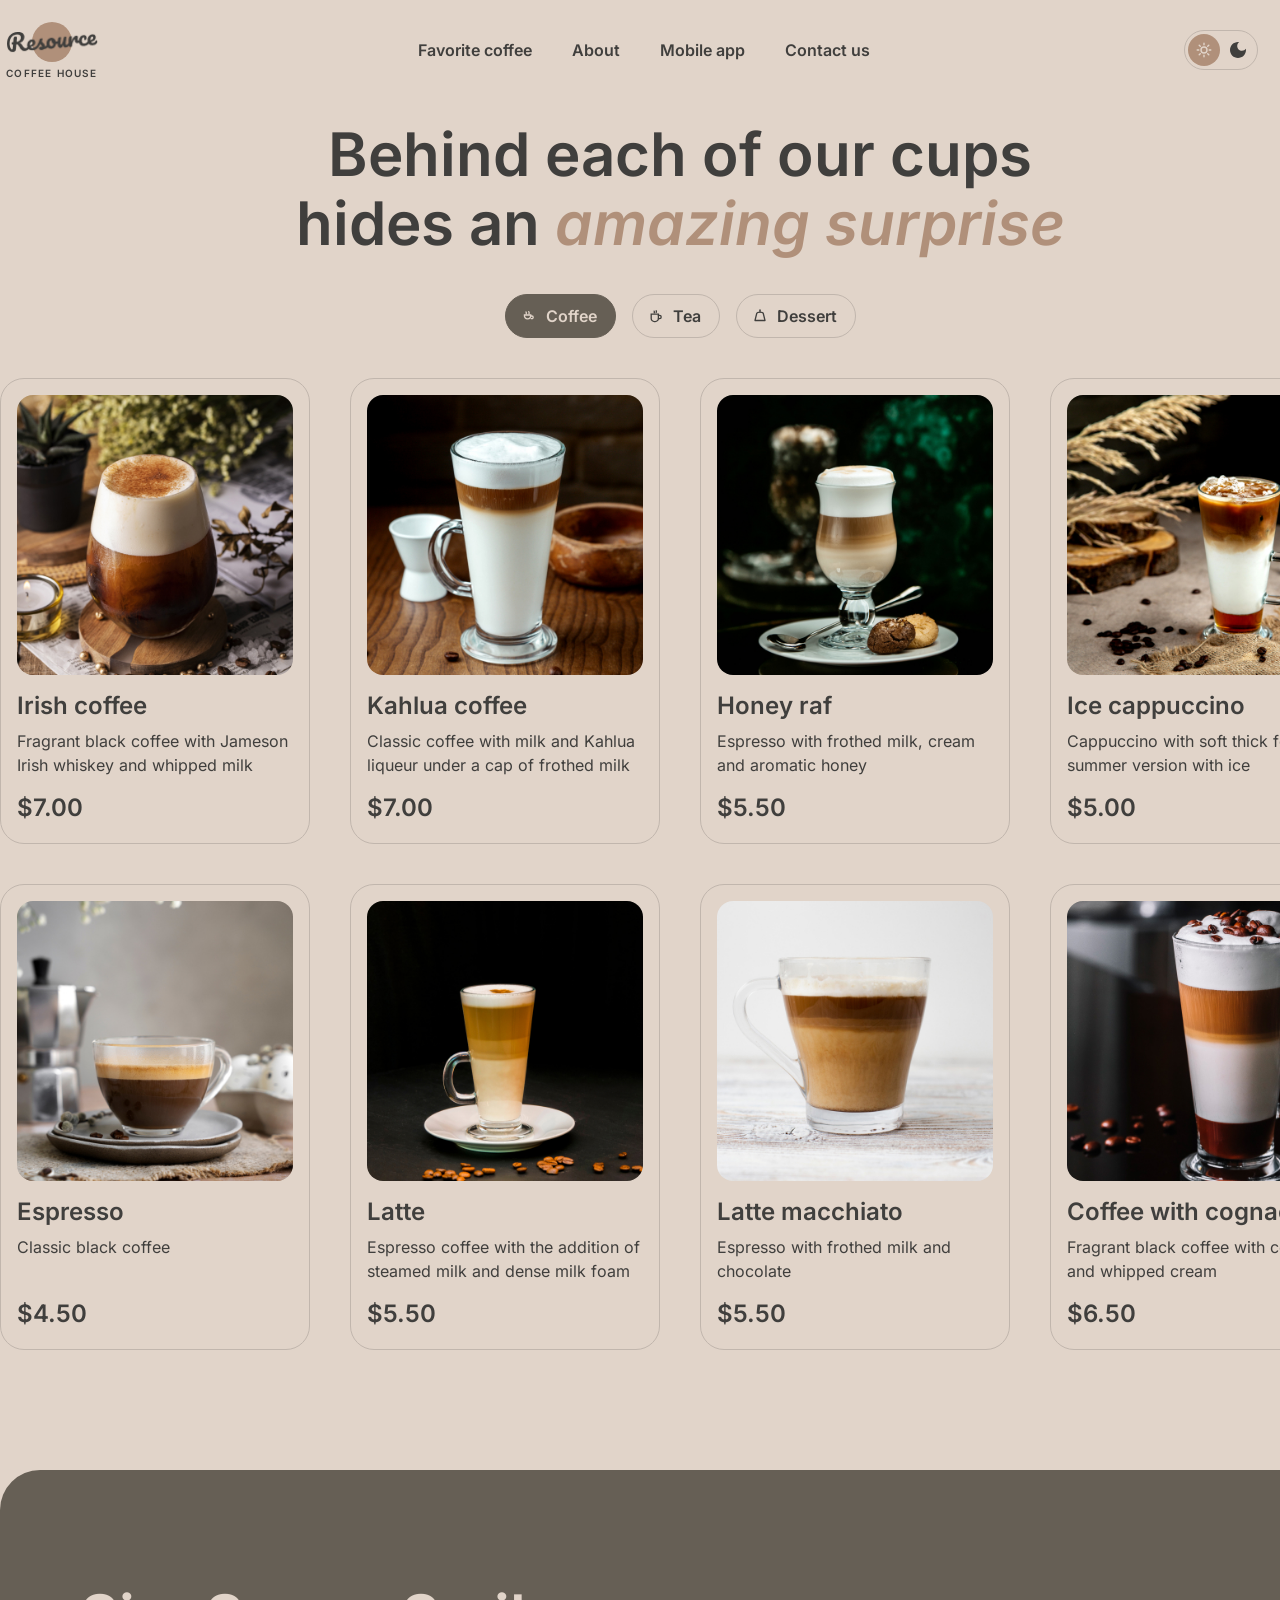
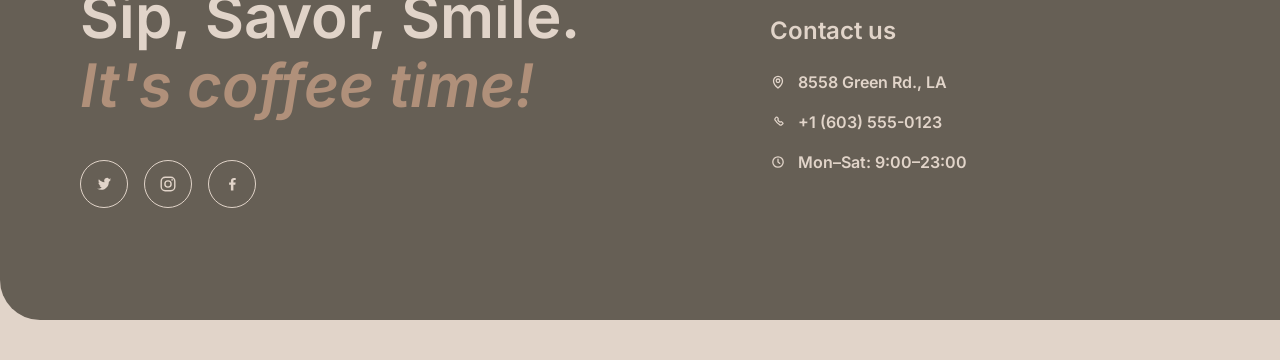
==== catalog-page.html @ e8b7f837 "feat: implement catalog-page desktop html and css" ====
<!DOCTYPE html>
<html lang="en">
<head>
    <meta charset="UTF-8">
    <meta name="viewport" content="width=device-width, initial-scale=1.0">
    <link rel="stylesheet" href="main-page-style.css">
    <link rel="stylesheet" href="catalog-page-style.css">
    <title>Menu — Coffee House</title>
</head>
<body>
    <input class="visually-hidden" type="radio" name="category" id="tab-coffee" checked>
    <input class="visually-hidden" type="radio" name="category" id="tab-tea">
    <input class="visually-hidden" type="radio" name="category" id="tab-dessert">
    <header>
        <div class="container">
            <div class="header-menu">
                <a class="logo" href="main-page.html">
                    <span class="logo-icon">
                        <img src="resources/Resource.png" alt="">
                    </span>
                    <span class="logo-caption">Coffee House</span>
                </a>
                <nav>
                    <a href="main-page.html#favorite">Favorite coffee</a>
                    <a href="main-page.html#about">About</a>
                    <a href="main-page.html#app">Mobile app</a>
                    <a href="#contacts">Contact us</a>
                </nav>
                <div class="header-actions">
                    <div class="theme-switch" aria-hidden="true">
                        <span class="theme-switch__sun">
                            <svg width="16" height="16" viewBox="0 0 16 16" fill="none">
                                <circle cx="8" cy="8" r="3" stroke="currentColor" stroke-width="1.4"/>
                                <path d="M8 1.2v1.6M8 13.2v1.6M1.2 8h1.6M13.2 8h1.6M3.2 3.2l1.1 1.1M11.7 11.7l1.1 1.1M12.8 3.2l-1.1 1.1M4.3 11.7l-1.1 1.1" stroke="currentColor" stroke-width="1.4" stroke-linecap="round"/>
                            </svg>
                        </span>
                        <span class="theme-switch__moon">
                            <svg width="16" height="16" viewBox="0 0 18 18" fill="currentColor">
                                <path d="M9 0C4.03 0 0 4.03 0 9C0 13.97 4.03 18 9 18C13.97 18 18 13.97 18 9C18 8.54 17.96 8.08 17.9 7.64C16.92 9.01 15.32 9.9 13.5 9.9C10.52 9.9 8.1 7.48 8.1 4.5C8.1 2.69 8.99 1.08 10.36 0.1C9.92 0.04 9.46 0 9 0Z"/>
                            </svg>
                        </span>
                    </div>
                    <a class="menu-link is-current" href="catalog-page.html">
                        Menu
                        <svg width="22" height="22" viewBox="0 0 22 22" fill="none" aria-hidden="true">
                            <path d="M8.1 8.6c.4-1.4.2-2.4-.3-3M11.4 8.3c.4-1.5.1-2.5-.5-3.2" stroke="currentColor" stroke-width="1.3" stroke-linecap="round"/>
                            <path d="M5.8 9.4h7.6c.3 2.8-1.3 4.8-3.8 4.8s-4.1-2-3.8-4.8Z" stroke="currentColor" stroke-width="1.3" stroke-linejoin="round"/>
                            <path d="M13.4 10.6h1.3a1.6 1.6 0 0 1 0 3.2h-1" stroke="currentColor" stroke-width="1.3" stroke-linecap="round"/>
                            <path d="M4.8 16.8h10.2" stroke="currentColor" stroke-width="1.3" stroke-linecap="round"/>
                        </svg>
                    </a>
                </div>
            </div>
        </div>
    </header>
    <main>
        <section class="menu">
            <div class="container">
                <div class="menu-intro">
                    <h1>Behind each of our cups<br>hides an <span class="accent">amazing surprise</span></h1>
                    <div class="tabs">
                        <label class="tab tab-coffee" for="tab-coffee">
                            <svg width="18" height="18" viewBox="0 0 18 18" fill="none" aria-hidden="true">
                                <path d="M6.2 7.2c.3-1 .2-1.8-.2-2.2M9 7c.3-1.1.1-1.9-.3-2.4" stroke="currentColor" stroke-width="1.3" stroke-linecap="round"/>
                                <path d="M4.4 8h6.4c.2 2.2-1.1 3.8-3.2 3.8S4.2 10.2 4.4 8Z" stroke="currentColor" stroke-width="1.3"/>
                                <path d="M10.8 9h1.1a1.3 1.3 0 0 1 0 2.6h-.8" stroke="currentColor" stroke-width="1.3" stroke-linecap="round"/>
                            </svg>
                            Coffee
                        </label>
                        <label class="tab tab-tea" for="tab-tea">
                            <svg width="18" height="18" viewBox="0 0 18 18" fill="none" aria-hidden="true">
                                <path d="M4.2 7.2h7.2v4.2a3.2 3.2 0 0 1-3.2 3.2H7.4A3.2 3.2 0 0 1 4.2 11.4V7.2Z" stroke="currentColor" stroke-width="1.3"/>
                                <path d="M11.4 8.4h1.2a1.6 1.6 0 0 1 0 3.2h-1.2" stroke="currentColor" stroke-width="1.3" stroke-linecap="round"/>
                                <path d="M7.2 4.2c.3.6.3 1.1 0 1.6M9.2 3.8c.3.6.3 1.1 0 1.6" stroke="currentColor" stroke-width="1.3" stroke-linecap="round"/>
                            </svg>
                            Tea
                        </label>
                        <label class="tab tab-dessert" for="tab-dessert">
                            <svg width="18" height="18" viewBox="0 0 18 18" fill="none" aria-hidden="true">
                                <path d="M4 13.5h10L12.2 6.2c-.2-.7-1.4-1.1-3.2-1.1s-3 .4-3.2 1.1L4 13.5Z" stroke="currentColor" stroke-width="1.3" stroke-linejoin="round"/>
                                <path d="M9 5.1V3.4" stroke="currentColor" stroke-width="1.3" stroke-linecap="round"/>
                                <circle cx="9" cy="3" r="0.7" fill="currentColor"/>
                            </svg>
                            Dessert
                        </label>
                    </div>
                </div>
                <div class="grid">
                    <div class="grid-coffee">
                        <article class="item">
                            <img src="resources/coffee-1.jpg" alt="Irish coffee">
                            <h3>Irish coffee</h3>
                            <p>Fragrant black coffee with Jameson Irish whiskey and whipped milk</p>
                            <p class="price">$7.00</p>
                        </article>
                        <article class="item">
                            <img src="resources/coffee-2.jpg" alt="Kahlua coffee">
                            <h3>Kahlua coffee</h3>
                            <p>Classic coffee with milk and Kahlua liqueur under a cap of frothed milk</p>
                            <p class="price">$7.00</p>
                        </article>
                        <article class="item">
                            <img src="resources/coffee-3.jpg" alt="Honey raf">
                            <h3>Honey raf</h3>
                            <p>Espresso with frothed milk, cream and aromatic honey</p>
                            <p class="price">$5.50</p>
                        </article>
                        <article class="item">
                            <img src="resources/coffee-4.jpg" alt="Ice cappuccino">
                            <h3>Ice cappuccino</h3>
                            <p>Cappuccino with soft thick foam in summer version with ice</p>
                            <p class="price">$5.00</p>
                        </article>
                        <article class="item">
                            <img src="resources/coffee-5.jpg" alt="Espresso">
                            <h3>Espresso</h3>
                            <p>Classic black coffee</p>
                            <p class="price">$4.50</p>
                        </article>
                        <article class="item">
                            <img src="resources/coffee-6.jpg" alt="Latte">
                            <h3>Latte</h3>
                            <p>Espresso coffee with the addition of steamed milk and dense milk foam</p>
                            <p class="price">$5.50</p>
                        </article>
                        <article class="item">
                            <img src="resources/coffee-7.jpg" alt="Latte macchiato">
                            <h3>Latte macchiato</h3>
                            <p>Espresso with frothed milk and chocolate</p>
                            <p class="price">$5.50</p>
                        </article>
                        <article class="item">
                            <img src="resources/coffee-8.jpg" alt="Coffee with cognac">
                            <h3>Coffee with cognac</h3>
                            <p>Fragrant black coffee with cognac and whipped cream</p>
                            <p class="price">$6.50</p>
                        </article>
                    </div>
                    <div class="grid-tea">
                        <article class="item">
                            <img src="resources/tea-1.png" alt="Moroccan tea">
                            <h3>Moroccan</h3>
                            <p>Fragrant black tea with the addition of tangerine, cinnamon, honey, lemon and mint</p>
                            <p class="price">$4.50</p>
                        </article>
                        <article class="item">
                            <img src="resources/tea-2.png" alt="Ginger tea">
                            <h3>Ginger</h3>
                            <p>Original black tea with fresh ginger, lemon and honey</p>
                            <p class="price">$5.00</p>
                        </article>
                        <article class="item">
                            <img src="resources/tea-3.png" alt="Cranberry tea">
                            <h3>Cranberry</h3>
                            <p>Invigorating black tea with cranberry and honey</p>
                            <p class="price">$5.00</p>
                        </article>
                        <article class="item">
                            <img src="resources/tea-4.png" alt="Sea buckthorn tea">
                            <h3>Sea buckthorn</h3>
                            <p>Toning sweet black tea with sea buckthorn, fresh thyme and cinnamon</p>
                            <p class="price">$5.50</p>
                        </article>
                    </div>
                    <div class="grid-dessert">
                        <article class="item">
                            <img src="resources/dessert-1.png" alt="Marble cheesecake">
                            <h3>Marble cheesecake</h3>
                            <p>Philadelphia cheese with lemon zest on a light sponge cake and red currant jam</p>
                            <p class="price">$3.50</p>
                        </article>
                        <article class="item">
                            <img src="resources/dessert-2.png" alt="Red velvet">
                            <h3>Red velvet</h3>
                            <p>Layer cake with cream cheese frosting</p>
                            <p class="price">$4.00</p>
                        </article>
                        <article class="item">
                            <img src="resources/dessert-3.png" alt="Cheesecakes">
                            <h3>Cheesecakes</h3>
                            <p>Soft cottage cheese pancakes with sour cream and fresh berries and sprinkled with powdered sugar</p>
                            <p class="price">$4.50</p>
                        </article>
                        <article class="item">
                            <img src="resources/dessert-4.png" alt="Creme brulee">
                            <h3>Creme brulee</h3>
                            <p>Delicate creamy dessert in a caramel basket with wild berries</p>
                            <p class="price">$4.00</p>
                        </article>
                        <article class="item">
                            <img src="resources/dessert-5.png" alt="Pancakes">
                            <h3>Pancakes</h3>
                            <p>Tender pancakes with strawberry jam and fresh strawberries</p>
                            <p class="price">$4.50</p>
                        </article>
                        <article class="item">
                            <img src="resources/dessert-6.png" alt="Honey cake">
                            <h3>Honey cake</h3>
                            <p>Classic honey cake with delicate custard</p>
                            <p class="price">$4.50</p>
                        </article>
                        <article class="item">
                            <img src="resources/dessert-7.png" alt="Chocolate cake">
                            <h3>Chocolate cake</h3>
                            <p>Cake with hot chocolate filling and nuts with dried apricots</p>
                            <p class="price">$5.50</p>
                        </article>
                        <article class="item">
                            <img src="resources/dessert-8.png" alt="Black forest">
                            <h3>Black forest</h3>
                            <p>A combination of thin sponge cake with cherry jam and light chocolate mousse</p>
                            <p class="price">$6.50</p>
                        </article>
                    </div>
                </div>
            </div>
        </section>
    </main>
    <footer id="contacts">
        <div class="container">
            <div class="footer-card">
                <div class="offer">
                    <h2>Sip, Savor, Smile.<br><span class="accent">It's coffee time!</span></h2>
                    <div class="socials">
                        <a href="#" aria-label="Twitter">
                            <svg width="18" height="18" viewBox="0 0 18 18" fill="currentColor" aria-hidden="true">
                                <path d="M16.2 4.4c-.5.2-1 .4-1.6.4.6-.3 1-.9 1.2-1.6-.5.3-1.1.6-1.8.7A2.7 2.7 0 0 0 9.4 6.6c0 .2 0 .4.1.6-2.3-.1-4.3-1.2-5.6-2.9-.2.4-.4.9-.4 1.4 0 .9.5 1.8 1.2 2.3-.4 0-.9-.1-1.2-.4v.1c0 1.3.9 2.4 2.2 2.7-.2.1-.5.1-.7.1-.2 0-.3 0-.5-.1.3 1 1.3 1.8 2.4 1.8A5.5 5.5 0 0 1 2 13.6 7.7 7.7 0 0 0 6.2 14.8c4.9 0 7.6-4.1 7.6-7.6v-.3c.5-.4 1-.9 1.4-1.5z"/>
                            </svg>
                        </a>
                        <a href="#" aria-label="Instagram">
                            <svg width="18" height="18" viewBox="0 0 18 18" fill="none" aria-hidden="true">
                                <rect x="2.2" y="2.2" width="13.6" height="13.6" rx="4" stroke="currentColor" stroke-width="1.4"/>
                                <circle cx="9" cy="9" r="3.1" stroke="currentColor" stroke-width="1.4"/>
                                <circle cx="13.1" cy="4.9" r="0.8" fill="currentColor"/>
                            </svg>
                        </a>
                        <a href="#" aria-label="Facebook">
                            <svg width="18" height="18" viewBox="0 0 18 18" fill="currentColor" aria-hidden="true">
                                <path d="M10.4 15.5V9.7h1.9l.3-2.2h-2.2V6.1c0-.6.2-1.1 1.1-1.1H12.7V3.1c-.2 0-.9-.1-1.8-.1-1.8 0-3 1.1-3 3.1v1.5H6.1v2.2h1.8v5.8h2.5z"/>
                            </svg>
                        </a>
                    </div>
                </div>
                <div class="contacts-info">
                    <h3>Contact us</h3>
                    <div class="contacts">
                        <a href="#">
                            <svg width="16" height="16" viewBox="0 0 16 16" fill="none" aria-hidden="true">
                                <path d="M8 8.6a1.8 1.8 0 1 0 0-3.6 1.8 1.8 0 0 0 0 3.6Z" stroke="currentColor" stroke-width="1.3"/>
                                <path d="M8 14s4.5-3.7 4.5-7.1A4.5 4.5 0 0 0 8 2.4a4.5 4.5 0 0 0-4.5 4.5C3.5 10.3 8 14 8 14Z" stroke="currentColor" stroke-width="1.3"/>
                            </svg>
                            8558 Green Rd., LA
                        </a>
                        <a href="tel:+16035550123">
                            <svg width="16" height="16" viewBox="0 0 16 16" fill="none" aria-hidden="true">
                                <path d="M6.2 3.2 5 4.6c-.3.4-.3.9 0 1.4l.8.9a8 8 0 0 0 3.3 3.3l.9.8c.5.3 1 .3 1.4 0l1.4-1.2c.3-.2.3-.6 0-.9l-1.3-1.1a.7.7 0 0 0-.8 0l-.6.4a6.4 6.4 0 0 1-2.3-2.3l.4-.6a.7.7 0 0 0 0-.8L7.1 3.2a.7.7 0 0 0-.9 0Z" stroke="currentColor" stroke-width="1.2" stroke-linejoin="round"/>
                            </svg>
                            +1 (603) 555-0123
                        </a>
                        <p>
                            <svg width="16" height="16" viewBox="0 0 16 16" fill="none" aria-hidden="true">
                                <circle cx="8" cy="8" r="5.2" stroke="currentColor" stroke-width="1.3"/>
                                <path d="M8 5.2V8l1.8 1.4" stroke="currentColor" stroke-width="1.3" stroke-linecap="round"/>
                            </svg>
                            Mon–Sat: 9:00–23:00
                        </p>
                    </div>
                </div>
            </div>
        </div>
    </footer>
</body>
</html>
---- main-page-style.css ----
@font-face {
    font-family: Inter;
    src: url("fonts/inter-400.woff2") format("woff2");
    font-weight: 400;
    font-style: normal;
    font-display: swap;
}

@font-face {
    font-family: Inter;
    src: url("fonts/inter-600.woff2") format("woff2");
    font-weight: 600;
    font-style: normal;
    font-display: swap;
}

@font-face {
    font-family: Inter;
    src: url("fonts/inter-600i.woff2") format("woff2");
    font-weight: 600;
    font-style: italic;
    font-display: swap;
}

* {
    box-sizing: border-box;
}

body {
    margin: 0;
    background-color: #E1D4C9;
    color: #403F3D;
    font-family: Inter, sans-serif;
}

img {
    display: block;
    max-width: 100%;
}

a {
    color: inherit;
    text-decoration: none;
}

button {
    font: inherit;
    color: inherit;
    background: none;
    border: 0;
    padding: 0;
    cursor: pointer;
}

.container {
    width: 1360px;
    margin: 0 auto;
}

.accent {
    font-style: italic;
    font-weight: 600;
    color: #B0907A;
}

.header-menu {
    height: 100px;
    display: flex;
    align-items: center;
    justify-content: space-between;
}

.logo {
    width: 104px;
    display: flex;
    flex-direction: column;
    align-items: center;
    color: #403F3D;
}

.logo-icon {
    position: relative;
    width: 100%;
    height: 44px;
    display: flex;
    align-items: center;
    justify-content: center;
}

.logo-icon::before {
    content: "";
    position: absolute;
    width: 40px;
    height: 40px;
    border-radius: 50%;
    background-color: #B0907A;
}

.logo-icon img {
    position: relative;
    width: 92px;
    height: auto;
}

.logo-caption {
    margin-top: 2px;
    font-size: 10px;
    font-weight: 600;
    line-height: 1.4;
    letter-spacing: 0.12em;
    text-transform: uppercase;
}

nav {
    display: flex;
    gap: 40px;
}

nav a,
.menu-link {
    font-size: 16px;
    font-weight: 600;
    line-height: 1.5;
}

nav a:hover,
.menu-link:hover {
    text-decoration: underline;
    text-underline-offset: 4px;
}

.header-actions {
    display: flex;
    align-items: center;
    gap: 28px;
}

.theme-switch {
    display: flex;
    align-items: center;
    gap: 2px;
    height: 40px;
    padding: 3px;
    border: 1px solid #C1B6AD;
    border-radius: 100px;
}

.theme-switch__sun,
.theme-switch__moon {
    width: 32px;
    height: 32px;
    display: flex;
    align-items: center;
    justify-content: center;
}

.theme-switch__sun {
    border-radius: 50%;
    background-color: #B0907A;
    color: #E1D4C9;
}

.theme-switch__moon {
    color: #403F3D;
}

.menu-link {
    display: inline-flex;
    align-items: center;
    gap: 8px;
}

.hero .offer {
    height: 644px;
    padding: 0 80px 0 100px;
    display: flex;
    flex-direction: column;
    justify-content: center;
    align-items: flex-start;
    border-radius: 40px;
    background: url("resources/img-hero.jpg") center / cover no-repeat;
    color: #E1D4C9;
}

.hero h1 {
    max-width: 640px;
    margin: 0 0 24px;
    font-size: 72px;
    font-weight: 600;
    line-height: 1.05;
}

.hero p {
    max-width: 575px;
    margin: 0 0 40px;
    font-size: 16px;
    font-weight: 400;
    line-height: 1.5;
}

.button-primary {
    display: inline-flex;
    align-items: center;
    justify-content: center;
    min-width: 200px;
    height: 60px;
    padding: 0 32px;
    border-radius: 100px;
    background-color: #E1D4C9;
    color: #403F3D;
    font-size: 16px;
    font-weight: 600;
    line-height: 1.5;
}

.button-primary:hover {
    background-color: #EDE6DF;
}

.favorite-coffee {
    padding-top: 114px;
    text-align: center;
}

.favorite-coffee h2 {
    margin: 0 0 72px;
    font-size: 60px;
    font-weight: 600;
    line-height: 1.25;
}

.slider {
    position: relative;
    height: 476px;
    margin-bottom: 48px;
}

.slider img {
    width: 476px;
    height: 476px;
    margin: 0 auto;
    object-fit: contain;
}

.slider-btn {
    position: absolute;
    top: 50%;
    width: 60px;
    height: 60px;
    display: flex;
    align-items: center;
    justify-content: center;
    border: 1px solid #665F55;
    border-radius: 50%;
    color: #665F55;
    transform: translateY(-50%);
}

.slider-btn--prev {
    left: 4px;
}

.slider-btn--next {
    right: 4px;
}

.slider-btn:hover {
    background-color: #665F55;
    color: #E1D4C9;
}

.favorite-coffee h3 {
    margin: 0 0 12px;
    font-size: 24px;
    font-weight: 600;
    line-height: 1.25;
}

.favorite-coffee p {
    max-width: 440px;
    margin: 0 auto;
    font-size: 16px;
    font-weight: 400;
    line-height: 1.5;
}

.favorite-coffee .price {
    max-width: none;
    margin-top: 16px;
    font-size: 24px;
    font-weight: 600;
    line-height: 1.25;
}

.dots {
    display: flex;
    justify-content: center;
    gap: 8px;
    margin-top: 28px;
}

.dots__item {
    width: 40px;
    height: 4px;
    border-radius: 4px;
    background-color: #C1B6AD;
}

.dots__item--active {
    width: 48px;
    background-color: #665F55;
}

.about {
    padding-top: 114px;
}

.about h2 {
    margin: 0 0 44px;
    font-size: 60px;
    font-weight: 600;
    line-height: 1.25;
}

.images {
    display: grid;
    grid-template-columns: 1fr 1fr;
    gap: 40px;
}

.column-1,
.column-2 {
    display: flex;
    flex-direction: column;
    gap: 40px;
}

.images img {
    width: 100%;
    object-fit: cover;
    border-radius: 24px;
}

.column-1 img:first-child,
.column-2 img:last-child {
    height: 590px;
}

.column-1 img:last-child,
.column-2 img:first-child {
    height: 430px;
}

.mobile-app {
    padding-top: 120px;
}

.mobile-app .container {
    display: grid;
    grid-template-columns: 1fr 1.05fr;
    align-items: center;
    gap: 24px;
}

.mobile-app h2 {
    margin: 0 0 24px;
    font-size: 60px;
    font-weight: 600;
    line-height: 1.15;
}

.mobile-app p {
    max-width: 520px;
    margin: 0 0 40px;
    font-size: 16px;
    font-weight: 400;
    line-height: 1.5;
}

.buttons {
    display: flex;
    gap: 16px;
}

.store {
    display: inline-flex;
    align-items: center;
    gap: 12px;
    height: 56px;
    padding: 0 22px 0 16px;
    border: 1px solid #403F3D;
    border-radius: 100px;
}

.store:hover {
    background-color: #403F3D;
    color: #E1D4C9;
}

.store__small,
.store__name {
    display: block;
}

.store__small {
    font-size: 10px;
    font-weight: 600;
    line-height: 1.2;
}

.store__name {
    font-size: 16px;
    font-weight: 600;
    line-height: 1.2;
}

.phones {
    justify-self: end;
    width: auto;
    height: 620px;
}

footer {
    padding: 120px 0 40px;
}

.footer-card {
    display: grid;
    grid-template-columns: 1.15fr 0.85fr;
    align-items: center;
    min-height: 450px;
    padding: 72px 80px;
    border-radius: 40px;
    background-color: #665F55;
    color: #E1D4C9;
}

.footer-card h2 {
    margin: 0 0 40px;
    font-size: 60px;
    font-weight: 600;
    line-height: 1.15;
}

.socials {
    display: flex;
    gap: 16px;
}

.socials a {
    width: 48px;
    height: 48px;
    display: flex;
    align-items: center;
    justify-content: center;
    border: 1px solid #E1D4C9;
    border-radius: 50%;
}

.socials a:hover {
    background-color: #E1D4C9;
    color: #665F55;
}

.contacts-info h3 {
    margin: 0 0 24px;
    font-size: 24px;
    font-weight: 600;
    line-height: 1.25;
}

.contacts {
    display: flex;
    flex-direction: column;
    gap: 16px;
}

.contacts a,
.contacts p {
    display: flex;
    align-items: center;
    gap: 12px;
    margin: 0;
    font-size: 16px;
    font-weight: 600;
    line-height: 1.5;
}

.contacts a:hover {
    text-decoration: underline;
    text-underline-offset: 3px;
}
---- catalog-page-style.css ----
.visually-hidden {
    position: absolute;
    width: 1px;
    height: 1px;
    margin: -1px;
    padding: 0;
    overflow: hidden;
    clip: rect(0, 0, 0, 0);
    border: 0;
}

.menu-link.is-current {
    text-decoration: underline;
    text-underline-offset: 4px;
}

.menu {
    padding-top: 20px;
}

.menu-intro {
    text-align: center;
}

.menu-intro h1 {
    margin: 0 0 36px;
    font-size: 60px;
    font-weight: 600;
    line-height: 1.15;
}

.tabs {
    display: flex;
    justify-content: center;
    gap: 16px;
    margin-bottom: 40px;
}

.tab {
    display: inline-flex;
    align-items: center;
    gap: 8px;
    height: 44px;
    padding: 0 18px 0 14px;
    border: 1px solid #C1B6AD;
    border-radius: 100px;
    background: transparent;
    color: #403F3D;
    font-size: 16px;
    font-weight: 600;
    line-height: 1.5;
    cursor: pointer;
}

.tab:hover,
#tab-coffee:checked ~ main .tab-coffee,
#tab-tea:checked ~ main .tab-tea,
#tab-dessert:checked ~ main .tab-dessert {
    border-color: #665F55;
    background-color: #665F55;
    color: #E1D4C9;
}

.grid-coffee,
.grid-tea,
.grid-dessert {
    display: none;
    grid-template-columns: repeat(4, 1fr);
    gap: 40px;
}

#tab-coffee:checked ~ main .grid-coffee,
#tab-tea:checked ~ main .grid-tea,
#tab-dessert:checked ~ main .grid-dessert {
    display: grid;
}

.item {
    display: flex;
    flex-direction: column;
    padding: 16px 16px 20px;
    border: 1px solid #C1B6AD;
    border-radius: 24px;
}

.item img {
    width: 100%;
    height: 280px;
    object-fit: cover;
    border-radius: 16px;
}

.item h3 {
    margin: 16px 0 8px;
    font-size: 24px;
    font-weight: 600;
    line-height: 1.25;
}

.item p {
    margin: 0;
    font-size: 16px;
    font-weight: 400;
    line-height: 1.5;
}

.item .price {
    margin-top: auto;
    padding-top: 16px;
    font-size: 24px;
    font-weight: 600;
    line-height: 1.25;
}
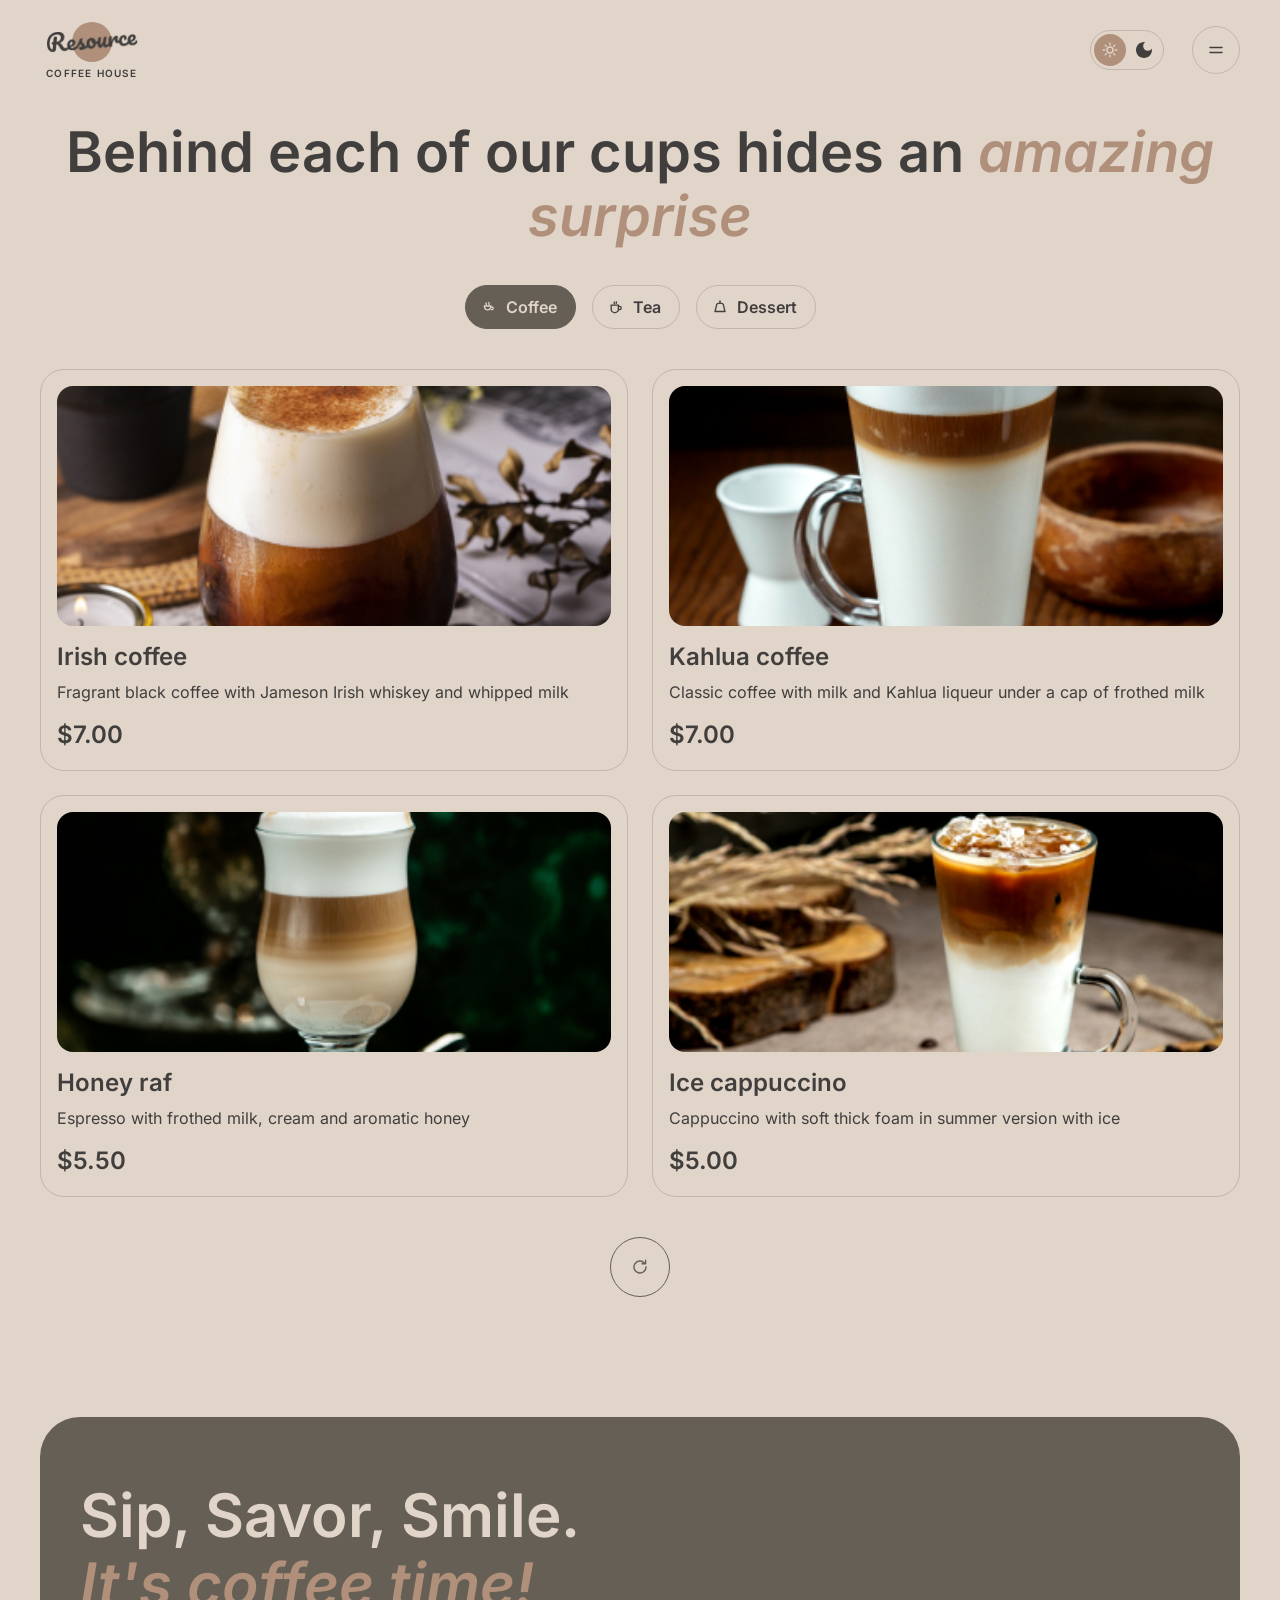
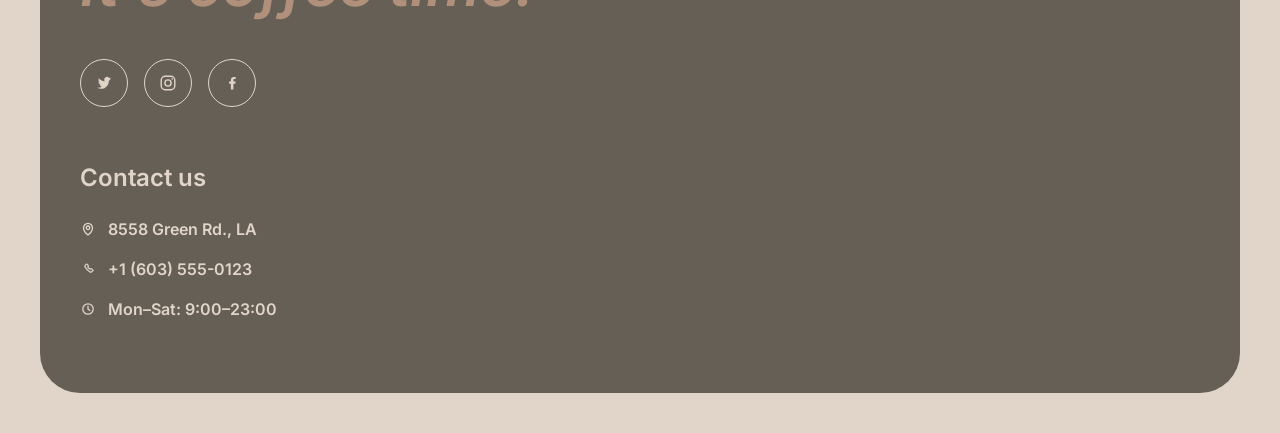
==== commit 8d24fa34: "feat: implement css table version for each page" ====
--- a/catalog-page.html
+++ b/catalog-page.html
@@ -8,10 +8,12 @@
     <title>Menu — Coffee House</title>
 </head>
 <body>
+    <input class="visually-hidden" type="checkbox" id="show-more">
     <input class="visually-hidden" type="radio" name="category" id="tab-coffee" checked>
     <input class="visually-hidden" type="radio" name="category" id="tab-tea">
     <input class="visually-hidden" type="radio" name="category" id="tab-dessert">
     <header>
+        <input class="visually-hidden" type="checkbox" id="burger-toggle">
         <div class="container">
             <div class="header-menu">
                 <a class="logo" href="main-page.html">
@@ -49,15 +51,41 @@
                             <path d="M4.8 16.8h10.2" stroke="currentColor" stroke-width="1.3" stroke-linecap="round"/>
                         </svg>
                     </a>
+                    <label class="burger-btn" for="burger-toggle">
+                        <svg class="burger-btn__open" width="18" height="18" viewBox="0 0 18 18" fill="none" aria-hidden="true">
+                            <path d="M3 6.5h12M3 11.5h12" stroke="currentColor" stroke-width="1.5" stroke-linecap="round"/>
+                        </svg>
+                        <svg class="burger-btn__close" width="18" height="18" viewBox="0 0 18 18" fill="none" aria-hidden="true">
+                            <path d="M4.5 4.5 13.5 13.5M13.5 4.5 4.5 13.5" stroke="currentColor" stroke-width="1.5" stroke-linecap="round"/>
+                        </svg>
+                        <span class="visually-hidden">Open menu</span>
+                    </label>
                 </div>
             </div>
+        </div>
+        <div class="burger">
+            <nav class="burger-nav">
+                <a href="main-page.html#favorite">Favorite coffee</a>
+                <a href="main-page.html#about">About</a>
+                <a href="main-page.html#app">Mobile app</a>
+                <a href="#contacts">Contact us</a>
+                <a class="menu-link is-current" href="catalog-page.html">
+                    Menu
+                    <svg width="22" height="22" viewBox="0 0 22 22" fill="none" aria-hidden="true">
+                        <path d="M8.1 8.6c.4-1.4.2-2.4-.3-3M11.4 8.3c.4-1.5.1-2.5-.5-3.2" stroke="currentColor" stroke-width="1.3" stroke-linecap="round"/>
+                        <path d="M5.8 9.4h7.6c.3 2.8-1.3 4.8-3.8 4.8s-4.1-2-3.8-4.8Z" stroke="currentColor" stroke-width="1.3" stroke-linejoin="round"/>
+                        <path d="M13.4 10.6h1.3a1.6 1.6 0 0 1 0 3.2h-1" stroke="currentColor" stroke-width="1.3" stroke-linecap="round"/>
+                        <path d="M4.8 16.8h10.2" stroke="currentColor" stroke-width="1.3" stroke-linecap="round"/>
+                    </svg>
+                </a>
+            </nav>
         </div>
     </header>
     <main>
         <section class="menu">
             <div class="container">
                 <div class="menu-intro">
-                    <h1>Behind each of our cups<br>hides an <span class="accent">amazing surprise</span></h1>
+                    <h1>Behind each of our cups<span class="line-break"> </span>hides an <span class="accent">amazing surprise</span></h1>
                     <div class="tabs">
                         <label class="tab tab-coffee" for="tab-coffee">
                             <svg width="18" height="18" viewBox="0 0 18 18" fill="none" aria-hidden="true">
@@ -213,6 +241,13 @@
                         </article>
                     </div>
                 </div>
+                <label class="load-more" for="show-more">
+                    <svg width="22" height="22" viewBox="0 0 22 22" fill="none" aria-hidden="true">
+                        <path d="M17 11a6 6 0 1 1-1.6-4.1" stroke="currentColor" stroke-width="1.4" stroke-linecap="round"/>
+                        <path d="M16.6 4.2v3.6h-3.6" stroke="currentColor" stroke-width="1.4" stroke-linecap="round" stroke-linejoin="round"/>
+                    </svg>
+                    <span class="visually-hidden">Show more</span>
+                </label>
             </div>
         </section>
     </main>
@@ -269,5 +304,12 @@
             </div>
         </div>
     </footer>
+    <script>
+        document.querySelectorAll(".burger-nav a").forEach(function (link) {
+            link.addEventListener("click", function () {
+                document.getElementById("burger-toggle").checked = false;
+            });
+        });
+    </script>
 </body>
 </html>
--- a/main-page-style.css
+++ b/main-page-style.css
@@ -198,10 +198,61 @@
     line-height: 1.5;
 }
 
+.visually-hidden {
+    position: absolute;
+    width: 1px;
+    height: 1px;
+    margin: -1px;
+    padding: 0;
+    overflow: hidden;
+    clip: rect(0, 0, 0, 0);
+    border: 0;
+}
+
+.burger-btn,
+.burger,
+.button-primary__icon {
+    display: none;
+}
+
+.burger-btn {
+    width: 48px;
+    height: 48px;
+    align-items: center;
+    justify-content: center;
+    border: 1px solid #C1B6AD;
+    border-radius: 50%;
+    color: #403F3D;
+    cursor: pointer;
+}
+
+.burger {
+    position: fixed;
+    inset: 0;
+    z-index: 20;
+    align-items: center;
+    justify-content: center;
+    background-color: #E1D4C9;
+}
+
+.burger-nav {
+    display: flex;
+    flex-direction: column;
+    align-items: center;
+    gap: 40px;
+}
+
+.burger-nav a {
+    font-size: 32px;
+    font-weight: 600;
+    line-height: 1.25;
+}
+
 .button-primary {
     display: inline-flex;
     align-items: center;
     justify-content: center;
+    gap: 8px;
     min-width: 200px;
     height: 60px;
     padding: 0 32px;
@@ -315,6 +366,10 @@
     padding-top: 114px;
 }
 
+.line-break {
+    display: block;
+}
+
 .about h2 {
     margin: 0 0 44px;
     font-size: 60px;
@@ -490,3 +545,126 @@
     text-decoration: underline;
     text-underline-offset: 3px;
 }
+
+@media (max-width: 1359px) {
+    .container {
+        width: 100%;
+        padding-left: 40px;
+        padding-right: 40px;
+    }
+
+    .header-menu {
+        position: relative;
+        z-index: 30;
+    }
+
+    header {
+        position: relative;
+        z-index: 40;
+    }
+
+    .header-menu > nav,
+    .header-menu .menu-link {
+        display: none;
+    }
+
+    .burger-btn {
+        display: flex;
+    }
+
+    .burger-btn__close {
+        display: none;
+    }
+
+    #burger-toggle:checked ~ .container .burger-btn__open {
+        display: none;
+    }
+
+    #burger-toggle:checked ~ .container .burger-btn__close {
+        display: block;
+    }
+
+    #burger-toggle:checked ~ .burger {
+        display: flex;
+    }
+
+    .hero .offer {
+        height: auto;
+        min-height: 644px;
+        padding: 72px 40px;
+    }
+
+    .hero h1,
+    .hero p {
+        max-width: none;
+    }
+
+    .button-primary__icon {
+        display: block;
+    }
+
+    .favorite-coffee h2 {
+        max-width: 640px;
+        margin-left: auto;
+        margin-right: auto;
+    }
+
+    .slider {
+        height: auto;
+        min-height: 420px;
+    }
+
+    .slider img {
+        width: min(420px, 70%);
+        height: auto;
+    }
+
+    .line-break {
+        display: inline;
+    }
+
+    .images {
+        display: flex;
+        flex-direction: column;
+        gap: 40px;
+    }
+
+    .column-1,
+    .column-2 {
+        display: contents;
+    }
+
+    .column-1 img:last-child,
+    .column-2 img:first-child {
+        display: none;
+    }
+
+    .column-1 img:first-child,
+    .column-2 img:last-child {
+        height: 560px;
+    }
+
+    .mobile-app .container {
+        grid-template-columns: 1fr;
+        justify-items: start;
+    }
+
+    .mobile-app p {
+        max-width: none;
+    }
+
+    .phones {
+        justify-self: center;
+        width: min(640px, 100%);
+        height: auto;
+        margin-top: 24px;
+    }
+
+    .footer-card {
+        grid-template-columns: 1fr;
+        align-items: start;
+        min-height: 0;
+        padding: 64px 40px 72px;
+        gap: 56px;
+    }
+}
--- a/catalog-page-style.css
+++ b/catalog-page-style.css
@@ -111,3 +111,61 @@
     font-weight: 600;
     line-height: 1.25;
 }
+
+.load-more {
+    display: none;
+    width: 60px;
+    height: 60px;
+    margin: 40px auto 0;
+    align-items: center;
+    justify-content: center;
+    border: 1px solid #665F55;
+    border-radius: 50%;
+    color: #665F55;
+    cursor: pointer;
+}
+
+.load-more:hover {
+    background-color: #665F55;
+    color: #E1D4C9;
+}
+
+@media (max-width: 1359px) {
+    .menu-intro h1 {
+        font-size: 56px;
+    }
+
+    .menu-intro .line-break {
+        display: inline;
+    }
+
+    .grid-coffee,
+    .grid-tea,
+    .grid-dessert {
+        grid-template-columns: repeat(2, 1fr);
+        gap: 24px;
+    }
+
+    .item img {
+        height: 240px;
+    }
+
+    .grid-coffee .item:nth-child(n + 5),
+    .grid-dessert .item:nth-child(n + 5) {
+        display: none;
+    }
+
+    #show-more:checked ~ main .grid-coffee .item,
+    #show-more:checked ~ main .grid-dessert .item {
+        display: flex;
+    }
+
+    #tab-coffee:checked ~ main .load-more,
+    #tab-dessert:checked ~ main .load-more {
+        display: flex;
+    }
+
+    #show-more:checked ~ main .load-more {
+        display: none;
+    }
+}
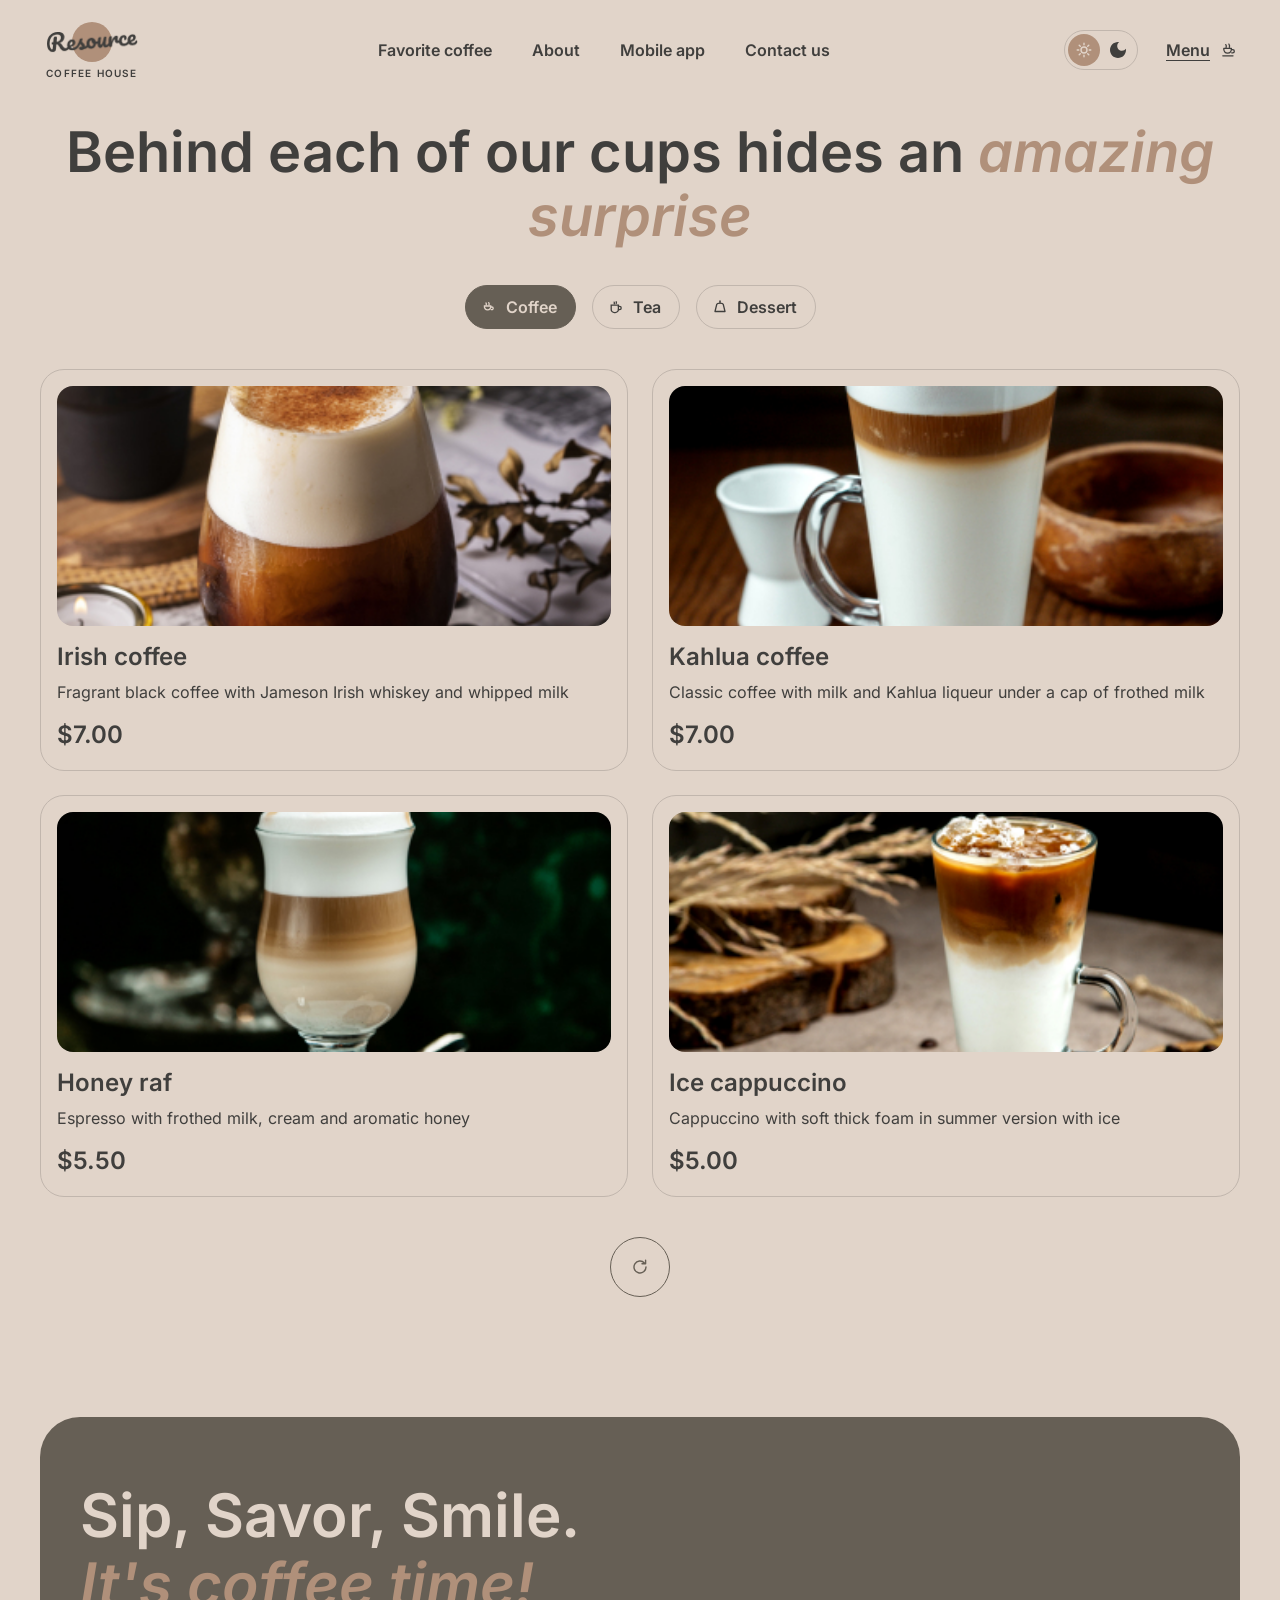
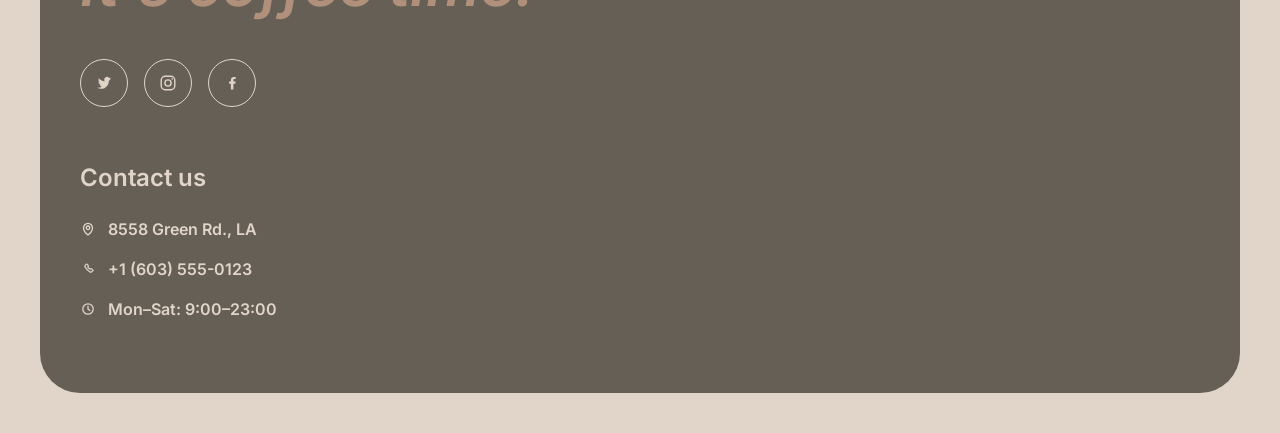
==== commit 9ba35390: "fix: make fixes to fit requirements" ====
--- a/catalog-page.html
+++ b/catalog-page.html
@@ -3,11 +3,14 @@
 <head>
     <meta charset="UTF-8">
     <meta name="viewport" content="width=device-width, initial-scale=1.0">
+    <link rel="icon" href="resources/Resource.png" type="image/png">
     <link rel="stylesheet" href="main-page-style.css">
     <link rel="stylesheet" href="catalog-page-style.css">
+    <script src="script.js" defer></script>
     <title>Menu — Coffee House</title>
 </head>
 <body>
+    <input class="visually-hidden" type="checkbox" id="theme-toggle" aria-label="Use dark theme">
     <input class="visually-hidden" type="checkbox" id="show-more">
     <input class="visually-hidden" type="radio" name="category" id="tab-coffee" checked>
     <input class="visually-hidden" type="radio" name="category" id="tab-tea">
@@ -22,14 +25,16 @@
                     </span>
                     <span class="logo-caption">Coffee House</span>
                 </a>
-                <nav>
-                    <a href="main-page.html#favorite">Favorite coffee</a>
-                    <a href="main-page.html#about">About</a>
-                    <a href="main-page.html#app">Mobile app</a>
-                    <a href="#contacts">Contact us</a>
+                <nav aria-label="Main navigation">
+                    <ul>
+                        <li><a href="main-page.html#favorite">Favorite coffee</a></li>
+                        <li><a href="main-page.html#about">About</a></li>
+                        <li><a href="main-page.html#app">Mobile app</a></li>
+                        <li><a href="#contacts">Contact us</a></li>
+                    </ul>
                 </nav>
                 <div class="header-actions">
-                    <div class="theme-switch" aria-hidden="true">
+                    <label class="theme-switch" for="theme-toggle" title="Switch color theme">
                         <span class="theme-switch__sun">
                             <svg width="16" height="16" viewBox="0 0 16 16" fill="none">
                                 <circle cx="8" cy="8" r="3" stroke="currentColor" stroke-width="1.4"/>
@@ -41,16 +46,22 @@
                                 <path d="M9 0C4.03 0 0 4.03 0 9C0 13.97 4.03 18 9 18C13.97 18 18 13.97 18 9C18 8.54 17.96 8.08 17.9 7.64C16.92 9.01 15.32 9.9 13.5 9.9C10.52 9.9 8.1 7.48 8.1 4.5C8.1 2.69 8.99 1.08 10.36 0.1C9.92 0.04 9.46 0 9 0Z"/>
                             </svg>
                         </span>
-                    </div>
-                    <a class="menu-link is-current" href="catalog-page.html">
-                        Menu
-                        <svg width="22" height="22" viewBox="0 0 22 22" fill="none" aria-hidden="true">
-                            <path d="M8.1 8.6c.4-1.4.2-2.4-.3-3M11.4 8.3c.4-1.5.1-2.5-.5-3.2" stroke="currentColor" stroke-width="1.3" stroke-linecap="round"/>
-                            <path d="M5.8 9.4h7.6c.3 2.8-1.3 4.8-3.8 4.8s-4.1-2-3.8-4.8Z" stroke="currentColor" stroke-width="1.3" stroke-linejoin="round"/>
-                            <path d="M13.4 10.6h1.3a1.6 1.6 0 0 1 0 3.2h-1" stroke="currentColor" stroke-width="1.3" stroke-linecap="round"/>
-                            <path d="M4.8 16.8h10.2" stroke="currentColor" stroke-width="1.3" stroke-linecap="round"/>
-                        </svg>
-                    </a>
+                    </label>
+                    <nav class="catalog-nav" aria-label="Catalog navigation">
+                        <ul>
+                            <li>
+                                <a class="menu-link is-current" href="catalog-page.html" aria-current="page">
+                                    Menu
+                                    <svg width="22" height="22" viewBox="0 0 22 22" fill="none" aria-hidden="true">
+                                        <path d="M8.1 8.6c.4-1.4.2-2.4-.3-3M11.4 8.3c.4-1.5.1-2.5-.5-3.2" stroke="currentColor" stroke-width="1.3" stroke-linecap="round"/>
+                                        <path d="M5.8 9.4h7.6c.3 2.8-1.3 4.8-3.8 4.8s-4.1-2-3.8-4.8Z" stroke="currentColor" stroke-width="1.3" stroke-linejoin="round"/>
+                                        <path d="M13.4 10.6h1.3a1.6 1.6 0 0 1 0 3.2h-1" stroke="currentColor" stroke-width="1.3" stroke-linecap="round"/>
+                                        <path d="M4.8 16.8h10.2" stroke="currentColor" stroke-width="1.3" stroke-linecap="round"/>
+                                    </svg>
+                                </a>
+                            </li>
+                        </ul>
+                    </nav>
                     <label class="burger-btn" for="burger-toggle">
                         <svg class="burger-btn__open" width="18" height="18" viewBox="0 0 18 18" fill="none" aria-hidden="true">
                             <path d="M3 6.5h12M3 11.5h12" stroke="currentColor" stroke-width="1.5" stroke-linecap="round"/>
@@ -64,20 +75,24 @@
             </div>
         </div>
         <div class="burger">
-            <nav class="burger-nav">
-                <a href="main-page.html#favorite">Favorite coffee</a>
-                <a href="main-page.html#about">About</a>
-                <a href="main-page.html#app">Mobile app</a>
-                <a href="#contacts">Contact us</a>
-                <a class="menu-link is-current" href="catalog-page.html">
-                    Menu
-                    <svg width="22" height="22" viewBox="0 0 22 22" fill="none" aria-hidden="true">
-                        <path d="M8.1 8.6c.4-1.4.2-2.4-.3-3M11.4 8.3c.4-1.5.1-2.5-.5-3.2" stroke="currentColor" stroke-width="1.3" stroke-linecap="round"/>
-                        <path d="M5.8 9.4h7.6c.3 2.8-1.3 4.8-3.8 4.8s-4.1-2-3.8-4.8Z" stroke="currentColor" stroke-width="1.3" stroke-linejoin="round"/>
-                        <path d="M13.4 10.6h1.3a1.6 1.6 0 0 1 0 3.2h-1" stroke="currentColor" stroke-width="1.3" stroke-linecap="round"/>
-                        <path d="M4.8 16.8h10.2" stroke="currentColor" stroke-width="1.3" stroke-linecap="round"/>
-                    </svg>
-                </a>
+            <nav class="burger-nav" aria-label="Mobile navigation">
+                <ul>
+                    <li><a href="main-page.html#favorite">Favorite coffee</a></li>
+                    <li><a href="main-page.html#about">About</a></li>
+                    <li><a href="main-page.html#app">Mobile app</a></li>
+                    <li><a href="#contacts">Contact us</a></li>
+                    <li>
+                        <a class="menu-link is-current" href="catalog-page.html" aria-current="page">
+                            Menu
+                            <svg width="22" height="22" viewBox="0 0 22 22" fill="none" aria-hidden="true">
+                                <path d="M8.1 8.6c.4-1.4.2-2.4-.3-3M11.4 8.3c.4-1.5.1-2.5-.5-3.2" stroke="currentColor" stroke-width="1.3" stroke-linecap="round"/>
+                                <path d="M5.8 9.4h7.6c.3 2.8-1.3 4.8-3.8 4.8s-4.1-2-3.8-4.8Z" stroke="currentColor" stroke-width="1.3" stroke-linejoin="round"/>
+                                <path d="M13.4 10.6h1.3a1.6 1.6 0 0 1 0 3.2h-1" stroke="currentColor" stroke-width="1.3" stroke-linecap="round"/>
+                                <path d="M4.8 16.8h10.2" stroke="currentColor" stroke-width="1.3" stroke-linecap="round"/>
+                            </svg>
+                        </a>
+                    </li>
+                </ul>
             </nav>
         </div>
     </header>
@@ -114,6 +129,7 @@
                     </div>
                 </div>
                 <div class="grid">
+                    <h2 class="visually-hidden">Menu items</h2>
                     <div class="grid-coffee">
                         <article class="item">
                             <img src="resources/coffee-1.jpg" alt="Irish coffee">
@@ -257,19 +273,19 @@
                 <div class="offer">
                     <h2>Sip, Savor, Smile.<br><span class="accent">It's coffee time!</span></h2>
                     <div class="socials">
-                        <a href="#" aria-label="Twitter">
+                        <a href="https://x.com/" target="_blank" rel="noopener noreferrer" aria-label="X (Twitter)">
                             <svg width="18" height="18" viewBox="0 0 18 18" fill="currentColor" aria-hidden="true">
                                 <path d="M16.2 4.4c-.5.2-1 .4-1.6.4.6-.3 1-.9 1.2-1.6-.5.3-1.1.6-1.8.7A2.7 2.7 0 0 0 9.4 6.6c0 .2 0 .4.1.6-2.3-.1-4.3-1.2-5.6-2.9-.2.4-.4.9-.4 1.4 0 .9.5 1.8 1.2 2.3-.4 0-.9-.1-1.2-.4v.1c0 1.3.9 2.4 2.2 2.7-.2.1-.5.1-.7.1-.2 0-.3 0-.5-.1.3 1 1.3 1.8 2.4 1.8A5.5 5.5 0 0 1 2 13.6 7.7 7.7 0 0 0 6.2 14.8c4.9 0 7.6-4.1 7.6-7.6v-.3c.5-.4 1-.9 1.4-1.5z"/>
                             </svg>
                         </a>
-                        <a href="#" aria-label="Instagram">
+                        <a href="https://www.instagram.com/" target="_blank" rel="noopener noreferrer" aria-label="Instagram">
                             <svg width="18" height="18" viewBox="0 0 18 18" fill="none" aria-hidden="true">
                                 <rect x="2.2" y="2.2" width="13.6" height="13.6" rx="4" stroke="currentColor" stroke-width="1.4"/>
                                 <circle cx="9" cy="9" r="3.1" stroke="currentColor" stroke-width="1.4"/>
                                 <circle cx="13.1" cy="4.9" r="0.8" fill="currentColor"/>
                             </svg>
                         </a>
-                        <a href="#" aria-label="Facebook">
+                        <a href="https://www.facebook.com/" target="_blank" rel="noopener noreferrer" aria-label="Facebook">
                             <svg width="18" height="18" viewBox="0 0 18 18" fill="currentColor" aria-hidden="true">
                                 <path d="M10.4 15.5V9.7h1.9l.3-2.2h-2.2V6.1c0-.6.2-1.1 1.1-1.1H12.7V3.1c-.2 0-.9-.1-1.8-.1-1.8 0-3 1.1-3 3.1v1.5H6.1v2.2h1.8v5.8h2.5z"/>
                             </svg>
@@ -279,7 +295,7 @@
                 <div class="contacts-info">
                     <h3>Contact us</h3>
                     <div class="contacts">
-                        <a href="#">
+                        <a href="https://www.google.com/maps/search/?api=1&amp;query=8558+Green+Rd%2C+Los+Angeles%2C+CA" target="_blank" rel="noopener noreferrer">
                             <svg width="16" height="16" viewBox="0 0 16 16" fill="none" aria-hidden="true">
                                 <path d="M8 8.6a1.8 1.8 0 1 0 0-3.6 1.8 1.8 0 0 0 0 3.6Z" stroke="currentColor" stroke-width="1.3"/>
                                 <path d="M8 14s4.5-3.7 4.5-7.1A4.5 4.5 0 0 0 8 2.4a4.5 4.5 0 0 0-4.5 4.5C3.5 10.3 8 14 8 14Z" stroke="currentColor" stroke-width="1.3"/>
@@ -304,12 +320,5 @@
             </div>
         </div>
     </footer>
-    <script>
-        document.querySelectorAll(".burger-nav a").forEach(function (link) {
-            link.addEventListener("click", function () {
-                document.getElementById("burger-toggle").checked = false;
-            });
-        });
-    </script>
 </body>
 </html>
--- a/main-page-style.css
+++ b/main-page-style.css
@@ -26,6 +26,10 @@
     box-sizing: border-box;
 }
 
+html {
+    scroll-behavior: smooth;
+}
+
 body {
     margin: 0;
     background-color: #E1D4C9;
@@ -41,6 +45,12 @@
 a {
     color: inherit;
     text-decoration: none;
+}
+
+a,
+button,
+label {
+    transition: background-color 0.3s, border-color 0.3s, color 0.3s, opacity 0.3s;
 }
 
 button {
@@ -78,6 +88,10 @@
     color: #403F3D;
 }
 
+.logo:hover {
+    opacity: 0.75;
+}
+
 .logo-icon {
     position: relative;
     width: 100%;
@@ -111,9 +125,12 @@
     text-transform: uppercase;
 }
 
-nav {
+nav ul {
     display: flex;
     gap: 40px;
+    margin: 0;
+    padding: 0;
+    list-style: none;
 }
 
 nav a,
@@ -125,6 +142,7 @@
 
 nav a:hover,
 .menu-link:hover {
+    opacity: 0.7;
     text-decoration: underline;
     text-underline-offset: 4px;
 }
@@ -143,6 +161,7 @@
     padding: 3px;
     border: 1px solid #C1B6AD;
     border-radius: 100px;
+    cursor: pointer;
 }
 
 .theme-switch__sun,
@@ -162,6 +181,75 @@
 
 .theme-switch__moon {
     color: #403F3D;
+}
+
+.theme-switch:hover {
+    border-color: #665F55;
+}
+
+#theme-toggle:focus-visible ~ header .theme-switch {
+    outline: 2px solid currentColor;
+    outline-offset: 2px;
+}
+
+body:has(#theme-toggle:checked) {
+    background-color: #292826;
+    color: #E1D4C9;
+}
+
+body:has(#theme-toggle:checked) .logo,
+body:has(#theme-toggle:checked) .burger-btn {
+    color: #E1D4C9;
+}
+
+body:has(#theme-toggle:checked) .logo-icon img {
+    filter: brightness(0) saturate(100%) invert(88%) sepia(10%) saturate(328%) hue-rotate(345deg) brightness(104%);
+}
+
+body:has(#theme-toggle:checked) .theme-switch,
+body:has(#theme-toggle:checked) .burger-btn {
+    border-color: #665F55;
+}
+
+body:has(#theme-toggle:checked) .theme-switch__sun {
+    background-color: transparent;
+    color: #E1D4C9;
+}
+
+body:has(#theme-toggle:checked) .theme-switch__moon {
+    border-radius: 50%;
+    background-color: #B0907A;
+    color: #E1D4C9;
+}
+
+body:has(#theme-toggle:checked) .burger {
+    background-color: #292826;
+}
+
+body:has(#theme-toggle:checked) .button-primary {
+    background-color: #292826;
+    color: #E1D4C9;
+}
+
+body:has(#theme-toggle:checked) .button-primary:hover,
+body:has(#theme-toggle:checked) .store:hover,
+body:has(#theme-toggle:checked) .slider-btn:hover {
+    background-color: #403F3D;
+    color: #E1D4C9;
+}
+
+body:has(#theme-toggle:checked) .slider-btn,
+body:has(#theme-toggle:checked) .store {
+    border-color: #C1B6AD;
+    color: #E1D4C9;
+}
+
+body:has(#theme-toggle:checked) .dots__item {
+    background-color: #665F55;
+}
+
+body:has(#theme-toggle:checked) .dots__item--active {
+    background-color: #C1B6AD;
 }
 
 .menu-link {
@@ -226,6 +314,15 @@
     cursor: pointer;
 }
 
+.burger-btn:hover {
+    background-color: #665F55;
+    color: #E1D4C9;
+}
+
+body:has(#theme-toggle:checked) .burger-btn:hover {
+    background-color: #403F3D;
+}
+
 .burger {
     position: fixed;
     inset: 0;
@@ -235,7 +332,7 @@
     background-color: #E1D4C9;
 }
 
-.burger-nav {
+.burger-nav ul {
     display: flex;
     flex-direction: column;
     align-items: center;
@@ -282,20 +379,22 @@
 
 .slider {
     position: relative;
-    height: 476px;
-    margin-bottom: 48px;
+}
+
+.slider-item:not(.slider-item--active) {
+    display: none;
 }
 
 .slider img {
     width: 476px;
     height: 476px;
-    margin: 0 auto;
+    margin: 0 auto 48px;
     object-fit: contain;
 }
 
 .slider-btn {
     position: absolute;
-    top: 50%;
+    top: 238px;
     width: 60px;
     height: 60px;
     display: flex;
@@ -542,6 +641,7 @@
 }
 
 .contacts a:hover {
+    opacity: 0.7;
     text-decoration: underline;
     text-underline-offset: 3px;
 }
@@ -553,41 +653,6 @@
         padding-right: 40px;
     }
 
-    .header-menu {
-        position: relative;
-        z-index: 30;
-    }
-
-    header {
-        position: relative;
-        z-index: 40;
-    }
-
-    .header-menu > nav,
-    .header-menu .menu-link {
-        display: none;
-    }
-
-    .burger-btn {
-        display: flex;
-    }
-
-    .burger-btn__close {
-        display: none;
-    }
-
-    #burger-toggle:checked ~ .container .burger-btn__open {
-        display: none;
-    }
-
-    #burger-toggle:checked ~ .container .burger-btn__close {
-        display: block;
-    }
-
-    #burger-toggle:checked ~ .burger {
-        display: flex;
-    }
-
     .hero .offer {
         height: auto;
         min-height: 644px;
@@ -610,13 +675,16 @@
     }
 
     .slider {
-        height: auto;
-        min-height: 420px;
+        min-height: 0;
     }
 
     .slider img {
         width: min(420px, 70%);
         height: auto;
+    }
+
+    .slider-btn {
+        top: 210px;
     }
 
     .line-break {
@@ -668,3 +736,185 @@
         gap: 56px;
     }
 }
+
+@media (min-width: 769px) and (max-width: 1100px) {
+    .header-menu nav ul {
+        gap: 16px;
+    }
+
+    .header-menu nav a,
+    .header-menu .menu-link {
+        font-size: 14px;
+    }
+
+    .header-actions {
+        gap: 12px;
+    }
+
+    .logo {
+        width: 90px;
+    }
+}
+
+@media (max-width: 768px) {
+    .header-menu {
+        position: relative;
+        z-index: 30;
+    }
+
+    header {
+        position: relative;
+        z-index: 40;
+    }
+
+    .header-menu > nav,
+    .header-menu .catalog-nav {
+        display: none;
+    }
+
+    .burger-btn {
+        display: flex;
+    }
+
+    .burger-btn__close {
+        display: none;
+    }
+
+    #burger-toggle:checked ~ .container .burger-btn__open {
+        display: none;
+    }
+
+    #burger-toggle:checked ~ .container .burger-btn__close {
+        display: block;
+    }
+
+    #burger-toggle:checked ~ .burger {
+        display: flex;
+    }
+
+    body:has(#burger-toggle:checked) {
+        overflow: hidden;
+    }
+}
+
+@media (max-width: 767px) {
+    .container {
+        padding-left: 16px;
+        padding-right: 16px;
+    }
+
+    .header-actions {
+        gap: 12px;
+    }
+
+    .burger-btn {
+        width: 44px;
+        height: 44px;
+    }
+
+    .burger-nav ul {
+        gap: 32px;
+    }
+
+    .hero .offer {
+        min-height: 520px;
+        padding: 40px 16px;
+        border-radius: 24px;
+    }
+
+    .hero h1 {
+        font-size: 40px;
+        line-height: 1.15;
+    }
+
+    .hero p {
+        margin-bottom: 28px;
+    }
+
+    .button-primary {
+        min-width: 180px;
+        height: 52px;
+    }
+
+    .favorite-coffee,
+    .about {
+        padding-top: 72px;
+    }
+
+    .favorite-coffee h2,
+    .about h2,
+    .mobile-app h2,
+    .footer-card h2 {
+        font-size: 32px;
+        line-height: 1.25;
+    }
+
+    .favorite-coffee h2 {
+        margin-bottom: 32px;
+    }
+
+    .slider-btn {
+        display: none;
+    }
+
+    .slider {
+        min-height: 0;
+    }
+
+    .slider img {
+        width: 260px;
+        margin-bottom: 28px;
+    }
+
+    .favorite-coffee p {
+        max-width: 340px;
+    }
+
+    .column-1 img:first-child,
+    .column-2 img:last-child {
+        height: 480px;
+    }
+
+    .images {
+        gap: 24px;
+    }
+
+    .mobile-app {
+        padding-top: 72px;
+    }
+
+    .buttons {
+        flex-direction: column;
+        align-items: flex-start;
+    }
+
+    .phones {
+        margin-top: 32px;
+    }
+
+    footer {
+        padding: 72px 0 24px;
+    }
+
+    .footer-card {
+        padding: 40px 24px 48px;
+        gap: 40px;
+        border-radius: 24px;
+    }
+
+    .footer-card h2 {
+        margin-bottom: 24px;
+    }
+}
+
+@media (prefers-reduced-motion: reduce) {
+    html {
+        scroll-behavior: auto;
+    }
+
+    *,
+    *::before,
+    *::after {
+        transition-duration: 0.01ms !important;
+    }
+}
--- a/catalog-page-style.css
+++ b/catalog-page-style.css
@@ -81,6 +81,13 @@
     padding: 16px 16px 20px;
     border: 1px solid #C1B6AD;
     border-radius: 24px;
+    cursor: pointer;
+    transition: background-color 0.3s, border-color 0.3s;
+}
+
+.item:hover {
+    border-color: #665F55;
+    background-color: rgb(102 95 85 / 8%);
 }
 
 .item img {
@@ -130,6 +137,38 @@
     color: #E1D4C9;
 }
 
+body:has(#theme-toggle:checked) .tab {
+    border-color: #665F55;
+    color: #E1D4C9;
+}
+
+body:has(#theme-toggle:checked) .tab:hover,
+body:has(#theme-toggle:checked) #tab-coffee:checked ~ main .tab-coffee,
+body:has(#theme-toggle:checked) #tab-tea:checked ~ main .tab-tea,
+body:has(#theme-toggle:checked) #tab-dessert:checked ~ main .tab-dessert {
+    border-color: #403F3D;
+    background-color: #403F3D;
+    color: #E1D4C9;
+}
+
+body:has(#theme-toggle:checked) .item {
+    border-color: #665F55;
+}
+
+body:has(#theme-toggle:checked) .item:hover {
+    background-color: #403F3D;
+}
+
+body:has(#theme-toggle:checked) .load-more {
+    border-color: #C1B6AD;
+    color: #C1B6AD;
+}
+
+body:has(#theme-toggle:checked) .load-more:hover {
+    background-color: #403F3D;
+    color: #E1D4C9;
+}
+
 @media (max-width: 1359px) {
     .menu-intro h1 {
         font-size: 56px;
@@ -169,3 +208,37 @@
         display: none;
     }
 }
+
+@media (max-width: 767px) {
+    .menu {
+        padding-top: 8px;
+    }
+
+    .menu-intro h1 {
+        font-size: 32px;
+        line-height: 1.25;
+        margin-bottom: 24px;
+    }
+
+    .tabs {
+        gap: 8px;
+        margin-bottom: 24px;
+    }
+
+    .tab {
+        height: 40px;
+        padding: 0 12px 0 10px;
+        font-size: 16px;
+    }
+
+    .grid-coffee,
+    .grid-tea,
+    .grid-dessert {
+        grid-template-columns: 1fr;
+        gap: 24px;
+    }
+
+    .item img {
+        height: 280px;
+    }
+}
